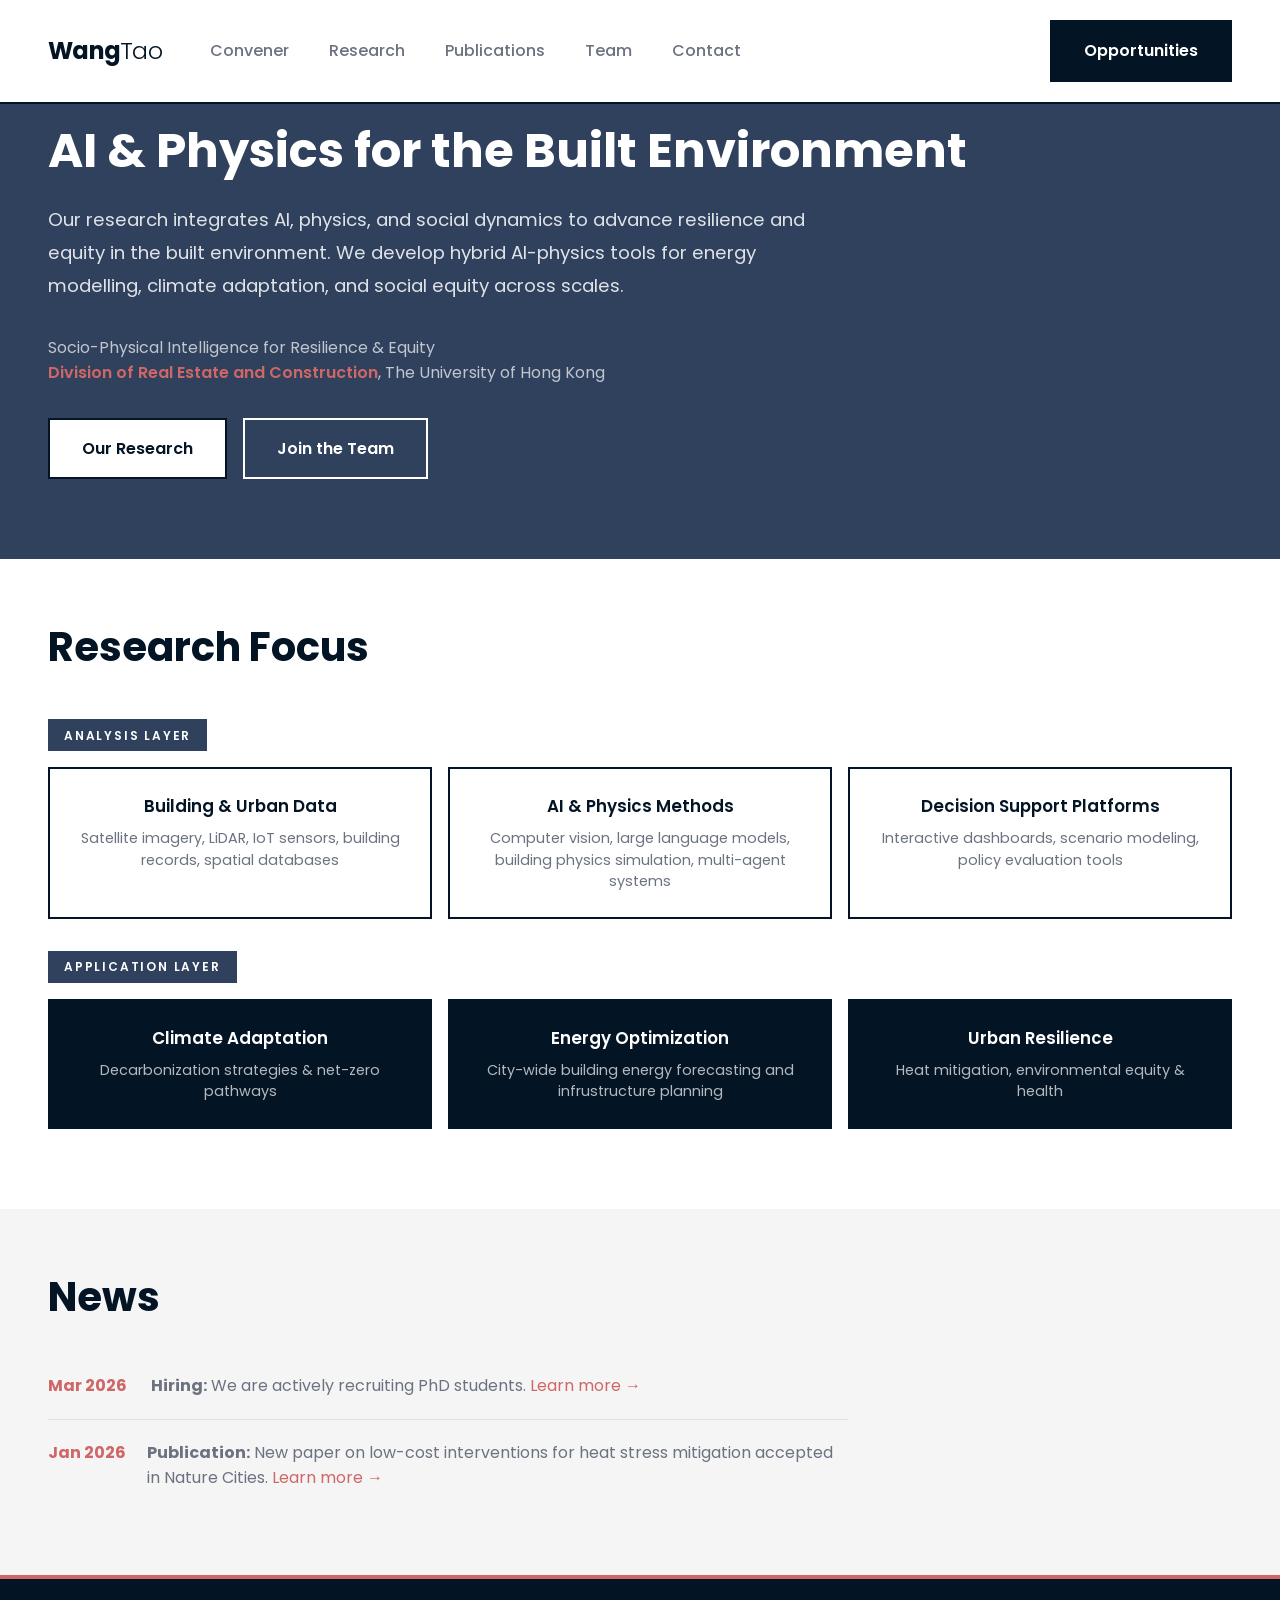
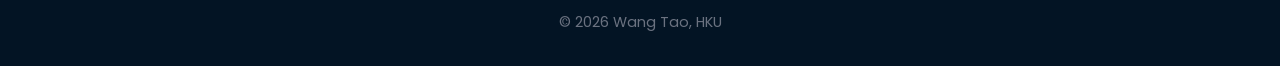
==== index.html @ 405dbc62 "Wang Tao personal academic website" ====
<!DOCTYPE html>
<html lang="en">
<head>
  <meta charset="UTF-8">
  <meta name="viewport" content="width=device-width, initial-scale=1.0">
  <meta name="description" content="Wang Tao - Incoming Assistant Professor at HKU, Division of Real Estate and Construction">
  <title>Wang Tao | HKU</title>

  <link rel="preconnect" href="https://fonts.googleapis.com">
  <link rel="preconnect" href="https://fonts.gstatic.com" crossorigin>
  <link href="https://fonts.googleapis.com/css2?family=Poppins:wght@300;400;500;600;700&display=swap" rel="stylesheet">
  <link rel="stylesheet" href="https://cdnjs.cloudflare.com/ajax/libs/font-awesome/6.4.0/css/all.min.css">
  <link rel="stylesheet" href="css/style.css">
</head>
<body>
  <nav class="navbar">
    <div class="nav-container">
      <a href="index.html" class="nav-logo"><strong>Wang</strong><span>Tao</span></a>
      <ul class="nav-menu">
        <li><a href="convener.html" class="nav-link">Convener</a></li>
        <li><a href="research.html" class="nav-link">Research</a></li>
        <li><a href="publications.html" class="nav-link">Publications</a></li>
        <li><a href="team.html" class="nav-link">Team</a></li>
        <li><a href="contact.html" class="nav-link">Contact</a></li>
      </ul>
      <div class="nav-cta">
        <a href="opportunities.html" class="btn btn-primary">Opportunities</a>
      </div>
      <div class="hamburger">
        <span></span>
        <span></span>
        <span></span>
      </div>
    </div>
  </nav>

  <!-- Vision Hero -->
  <section class="section" style="background: var(--indigo); color: var(--white); padding: 5rem 0;">
    <div class="container">
      <p class="vision-tagline">From Reactive Estimation to Predictive Intelligence</p>
      <h1 class="vision-title" style="font-size: 3rem;">AI & Physics for the Built Environment</h1>
      <p class="vision-desc">
        Our research integrates AI, physics, and social dynamics to advance resilience and equity in the built environment.
        We develop hybrid AI-physics tools for energy modelling, climate adaptation, and social equity across scales.
      </p>
      <p style="margin-top: 2rem; color: rgba(255,255,255,0.7);">
        Socio-Physical Intelligence for Resilience & Equity<br>
        <a href="https://www.arch.hku.hk/programmes_/rec/" target="_blank" style="color: var(--crimson); font-weight: 600;">Division of Real Estate and Construction</a>, The University of Hong Kong
      </p>
      <div class="hero-buttons" style="margin-top: 2rem;">
        <a href="research.html" class="btn btn-primary" style="background: var(--white); color: var(--black);">Our Research</a>
        <a href="opportunities.html" class="btn btn-secondary" style="border-color: var(--white); color: var(--white);">Join the Team</a>
      </div>
    </div>
  </section>

  <!-- Research Focus - Two Layer Grid -->
  <section class="section">
    <div class="container">
      <h2 style="margin-bottom: 3rem;">Research Focus</h2>

      <!-- Analysis Layer -->
      <div class="focus-layer">
        <span class="layer-label">Analysis Layer</span>
        <div class="focus-grid">
          <div class="focus-card">
            <h4>Building & Urban Data</h4>
            <p>Satellite imagery, LiDAR, IoT sensors, building records, spatial databases</p>
          </div>
          <div class="focus-card">
            <h4>AI & Physics Methods</h4>
            <p>Computer vision, large language models, building physics simulation, multi-agent systems</p>
          </div>
          <div class="focus-card">
            <h4>Decision Support Platforms</h4>
            <p>Interactive dashboards, scenario modeling, policy evaluation tools</p>
          </div>
        </div>
      </div>

      <!-- Application Layer -->
      <div class="focus-layer" style="margin-top: 2rem;">
        <span class="layer-label">Application Layer</span>
        <div class="focus-grid">
          <div class="focus-card focus-card-dark">
            <h4>Climate Adaptation</h4>
            <p>Decarbonization strategies & net-zero pathways</p>
          </div>
          <div class="focus-card focus-card-dark">
            <h4>Energy Optimization</h4>
            <p>City-wide building energy forecasting and infrustructure planning</p>
          </div>
          <div class="focus-card focus-card-dark">
            <h4>Urban Resilience</h4>
            <p>Heat mitigation, environmental equity & health</p>
          </div>
        </div>
      </div>
    </div>
  </section>

  <!-- News / Highlights -->
  <section class="section section-alt">
    <div class="container">
      <h2 style="margin-bottom: 2rem;">News</h2>
      <div class="news-list">
        <div class="news-item">
          <span class="news-date">Mar 2026</span>
          <p><strong>Hiring:</strong> We are actively recruiting PhD students. <a href="opportunities.html" style="color: var(--crimson);">Learn more →</a></p>
        </div>
        <div class="news-item">
          <span class="news-date">Jan 2026</span>
          <p><strong>Publication:</strong> New paper on low-cost interventions for heat stress mitigation accepted in Nature Cities. <a href="https://www.nature.com/articles/s44284-025-00370-3" style="color: var(--crimson);">Learn more →</a></p>
        </div>
      </div>
    </div>
  </section>

  <footer class="footer">
    <div class="container">
      <div class="footer-bottom">
        <p>&copy; 2026 Wang Tao, HKU</p>
      </div>
    </div>
  </footer>

  <script src="js/main.js"></script>
</body>
</html>
---- css/style.css ----
/* ============================================
   WANG TAO - Bold Academic Portfolio
   Colors: Black, Crimson (#CF6766), Indigo (#30415D), White
   ============================================ */

/* https://www.canva.com/learn/website-color-schemes/ */
/* 1_crimson, 2_indigo, 3_black(ultramarine) */
:root {
  --crimson: #CF6766;
  --indigo: #30415D;
  --black: #031424;
  --white: #ffffff;
  --gray: #6b7280;
  --gray-light: #f5f5f5;
  --border: #e0e0e0;

  --font: 'Poppins', sans-serif;
  --transition: all 0.25s ease;
}

/* Reset */
*, *::before, *::after {
  margin: 0;
  padding: 0;
  box-sizing: border-box;
}

html { scroll-behavior: smooth; }

body {
  font-family: var(--font);
  color: var(--black);
  background: var(--white);
  line-height: 1.6;
}

a {
  text-decoration: none;
  color: inherit;
  transition: var(--transition);
}

img { max-width: 100%; display: block; }
ul, ol { list-style: none; }

/* Typography - LARGER */
h1 { font-size: 3.5rem; font-weight: 700; line-height: 1.1; }
h2 { font-size: 2.5rem; font-weight: 700; line-height: 1.2; }
h3 { font-size: 1.5rem; font-weight: 600; }
h4 { font-size: 1.1rem; font-weight: 600; }

/* Container - WIDER */
.container {
  max-width: 1400px;
  margin: 0 auto;
  padding: 0 3rem;
}

/* ============================================
   NAVIGATION - Bold
   ============================================ */
.navbar {
  position: fixed;
  top: 0;
  left: 0;
  right: 0;
  z-index: 1000;
  background: var(--white);
  border-bottom: 2px solid var(--black);
}

.nav-container {
  display: flex;
  align-items: center;
  padding: 1.25rem 3rem;
  max-width: 1400px;
  margin: 0 auto;
  gap: 3rem;
}

.nav-logo {
  font-size: 1.5rem;
  font-weight: 700;
  color: var(--black);
  letter-spacing: -0.03em;
}

.nav-logo span { font-weight: 300; }

.nav-menu {
  display: flex;
  gap: 2.5rem;
  flex: 1;
}

.nav-link {
  font-size: 1rem;
  font-weight: 500;
  color: var(--gray);
  position: relative;
}

.nav-link:hover,
.nav-link.active {
  color: var(--black);
}

.nav-link.active::after {
  content: '';
  position: absolute;
  bottom: -4px;
  left: 0;
  width: 100%;
  height: 2px;
  background: var(--crimson);
}

.nav-cta { margin-left: auto; }

.hamburger {
  display: none;
  flex-direction: column;
  gap: 5px;
  cursor: pointer;
}

.hamburger span {
  width: 24px;
  height: 2px;
  background: var(--black);
  transition: var(--transition);
}

/* ============================================
   BUTTONS - Bold
   ============================================ */
.btn {
  display: inline-flex;
  align-items: center;
  gap: 0.5rem;
  padding: 1rem 2rem;
  font-size: 1rem;
  font-weight: 600;
  border-radius: 0;
  cursor: pointer;
  transition: var(--transition);
  border: 2px solid transparent;
  font-family: var(--font);
}

.btn-primary {
  background: var(--black);
  color: var(--white);
  border-color: var(--black);
}

.btn-primary:hover {
  background: var(--crimson);
  border-color: var(--crimson);
}

.btn-secondary {
  background: transparent;
  color: var(--black);
  border-color: var(--black);
}

.btn-secondary:hover {
  background: var(--black);
  color: var(--white);
}

.btn-crimson {
  background: var(--crimson);
  color: var(--white);
  border-color: var(--crimson);
}

.btn-crimson:hover {
  background: var(--black);
  border-color: var(--black);
}

/* ============================================
   HERO - Bold & Compact
   ============================================ */
.hero {
  min-height: 100vh;
  display: flex;
  align-items: center;
  padding-top: 80px;
  background: var(--white);
}

.hero-content {
  display: grid;
  grid-template-columns: 1.2fr 1fr;
  gap: 4rem;
  align-items: center;
}

.hero-text h1 {
  margin-bottom: 1.5rem;
  color: var(--black);
  letter-spacing: -0.03em;
}

.hero-tagline {
  font-size: 1.1rem;
  text-transform: uppercase;
  letter-spacing: 0.1em;
  color: var(--crimson);
  font-weight: 600;
  margin-bottom: 1rem;
}

.hero-subtitle {
  font-size: 1.25rem;
  color: var(--gray);
  margin-bottom: 2rem;
  line-height: 1.7;
}

.hero-buttons {
  display: flex;
  gap: 1rem;
  flex-wrap: wrap;
}

.hero-image img {
  width: 380px;
  height: 380px;
  object-fit: cover;
  border: 4px solid var(--black);
}

.hero-social {
  display: flex;
  gap: 1.5rem;
  margin-top: 2.5rem;
}

.hero-social a {
  color: var(--gray);
  font-size: 1.5rem;
}

.hero-social a:hover { color: var(--crimson); }

/* ============================================
   SECTIONS - Compact
   ============================================ */
.section {
  padding: 4rem 0;
}

.section-alt {
  background: var(--gray-light);
}

.section-dark {
  background: var(--black);
  color: var(--white);
}

.section-dark h2,
.section-dark h3,
.section-dark h4 {
  color: var(--white);
}

/* ============================================
   PAGE HEADER - Bold
   ============================================ */
.page-header {
  padding: 7rem 0 2.5rem;
  background: var(--black);
  color: var(--white);
}

.page-header h1 {
  color: var(--white);
  font-size: 3rem;
}

/* ============================================
   GRID CARDS - For Research/Projects
   ============================================ */
.card-grid {
  display: grid;
  grid-template-columns: repeat(auto-fill, minmax(320px, 1fr));
  gap: 1.5rem;
}

.card {
  background: var(--white);
  border: 2px solid var(--black);
  padding: 2rem;
  transition: var(--transition);
  display: flex;
  flex-direction: column;
}

.card:hover {
  background: var(--black);
  color: var(--white);
  transform: translateY(-4px);
  box-shadow: 4px 4px 0 var(--black);
}

.card:hover h4,
.card:hover .card-meta { color: var(--white); }

.card:hover .card-tag {
  background: var(--crimson);
  color: var(--white);
}

.card-tag {
  display: inline-block;
  background: var(--indigo);
  color: var(--white);
  padding: 0.3rem 0.75rem;
  font-size: 0.8rem;
  font-weight: 600;
  margin-bottom: 1rem;
  align-self: flex-start;
}

.card-tag.completed {
  background: var(--gray);
}

.card h4 {
  font-size: 1.1rem;
  margin-bottom: 0.75rem;
  line-height: 1.4;
}

.card-meta {
  color: var(--gray);
  font-size: 0.95rem;
  margin-top: auto;
}

.card-funding {
  color: var(--crimson);
  font-weight: 600;
  margin-top: 0.5rem;
}

.card-link {
  display: inline-block;
  margin-top: 0.75rem;
  font-size: 0.9rem;
  font-weight: 600;
  color: var(--indigo);
}

.card:hover .card-link { color: var(--white); }

/* ============================================
   PUBLICATIONS - Bold List
   ============================================ */
.pub-list {
  display: flex;
  flex-direction: column;
  gap: 0;
}

.pub-item {
  padding: 1.5rem 0;
  border-bottom: 1px solid var(--border);
  display: grid;
  grid-template-columns: 80px 1fr;
  gap: 2rem;
  align-items: start;
}

.pub-item:first-child {
  border-top: 2px solid var(--black);
}

.pub-year {
  font-size: 1.1rem;
  font-weight: 700;
  color: var(--crimson);
}

.pub-content h4 {
  font-size: 1.05rem;
  font-weight: 600;
  margin-bottom: 0.5rem;
  line-height: 1.4;
}

.pub-content h4 a:hover {
  color: var(--crimson);
}

.pub-authors {
  color: var(--gray);
  font-size: 0.95rem;
  margin-bottom: 0.25rem;
}

.pub-venue {
  color: var(--indigo);
  font-size: 0.95rem;
  font-weight: 500;
}

/* Year heading for publications */
.year-heading {
  font-size: 2rem;
  font-weight: 700;
  margin: 2.5rem 0 1.5rem;
  color: var(--black);
}

.year-heading:first-of-type {
  margin-top: 0;
}

/* Old publication-item style (keep for compatibility) */
.publication-item {
  padding: 1.5rem 0;
  border-bottom: 1px solid var(--border);
}

.publication-item:first-of-type {
  border-top: 2px solid var(--black);
}

.publication-title {
  font-size: 1.05rem;
  font-weight: 600;
  margin-bottom: 0.5rem;
  line-height: 1.4;
}

.publication-title a:hover {
  color: var(--crimson);
}

.publication-authors {
  color: var(--gray);
  font-size: 0.95rem;
  margin-bottom: 0.25rem;
}

.publication-venue {
  color: var(--indigo);
  font-size: 0.95rem;
  font-weight: 500;
}

/* ============================================
   PATENTS - Grid
   ============================================ */
.patent-grid {
  display: grid;
  grid-template-columns: repeat(auto-fill, minmax(280px, 1fr));
  gap: 1rem;
}

.patent-card {
  background: var(--indigo);
  color: var(--white);
  padding: 1.5rem;
  transition: var(--transition);
}

.patent-card:hover {
  background: var(--black);
}

.patent-card h4 {
  font-size: 1rem;
  color: var(--white);
  margin-bottom: 0.75rem;
  line-height: 1.4;
}

.patent-card .patent-number {
  color: rgba(255,255,255,0.7);
  font-size: 0.85rem;
  font-family: monospace;
}

/* Old patent-item style */
.patent-item {
  padding: 1rem 1.5rem;
  border-left: 3px solid var(--indigo);
  margin-bottom: 1rem;
}

.patent-title {
  font-size: 1rem;
  font-weight: 600;
  margin-bottom: 0.25rem;
}

.patent-number {
  color: var(--gray);
  font-size: 0.85rem;
  font-family: monospace;
}

/* ============================================
   TIMELINE - Bold
   ============================================ */
.timeline {
  display: flex;
  flex-direction: column;
  gap: 0;
}

.timeline-item {
  padding: 1.5rem 0;
  border-bottom: 1px solid var(--border);
  display: grid;
  grid-template-columns: 170px 1fr;
  gap: 2rem;
  align-items: start;
}

.timeline-item:first-child {
  border-top: 2px solid var(--black);
}

.timeline-year {
  font-size: 0.9rem;
  font-weight: 700;
  color: var(--white);
  background: var(--indigo);
  padding: 0.4rem 0.75rem;
  display: inline-block;
  white-space: nowrap;
}

.timeline-year.past {
  background: var(--gray);
}

.timeline-content h4 {
  font-size: 1.1rem;
  margin-bottom: 0.25rem;
}

.timeline-org {
  color: var(--gray);
  font-size: 0.95rem;
}

.timeline-note {
  color: var(--crimson);
  font-size: 0.9rem;
  font-weight: 500;
  margin-top: 0.25rem;
}

.timeline-title {
  font-size: 1.1rem;
  font-weight: 600;
  margin-bottom: 0.25rem;
}

/* ============================================
   AWARDS - Bold Grid
   ============================================ */
.award-grid {
  display: grid;
  grid-template-columns: repeat(auto-fill, minmax(300px, 1fr));
  gap: 1rem;
}

.award-card {
  background: var(--crimson);
  color: var(--white);
  padding: 1.5rem;
  padding-bottom: 2.5rem;
  transition: var(--transition);
  display: flex;
  flex-direction: column;
}

.award-card:hover {
  background: var(--black);
  transform: translateY(-4px);
  box-shadow: 4px 4px 0 var(--crimson);
}

.award-card .award-year {
  font-size: 2rem;
  font-weight: 700;
  opacity: 0.5;
  margin-bottom: 0.5rem;
}

.award-card h4 {
  color: var(--white);
  font-size: 1rem;
  margin-bottom: 0.5rem;
}

.award-card p {
  color: rgba(255,255,255,0.8);
  font-size: 0.9rem;
}

.award-recipient {
  display: block;
  background: var(--white);
  color: var(--black);
  font-size: 0.8rem;
  font-weight: 600;
  padding: 0.3rem 0.75rem;
  margin-top: auto;
  position: relative;
  top: 1.3rem;
  width: fit-content;
  transition: var(--transition);
}

.award-card:hover .award-recipient {
  background: var(--black);
  color: var(--white);
}

/* Old award-item style */
.award-item {
  padding: 1rem 1.5rem;
  border-left: 3px solid var(--crimson);
  margin-bottom: 1rem;
}

.award-year {
  display: inline-block;
  background: var(--crimson);
  color: var(--white);
  padding: 0.25rem 0.6rem;
  font-size: 0.8rem;
  font-weight: 600;
  margin-bottom: 0.5rem;
}

.award-title {
  font-size: 1rem;
  font-weight: 600;
  margin-bottom: 0.25rem;
}

.award-note {
  color: var(--gray);
  font-size: 0.9rem;
}

/* ============================================
   SKILLS - Bold Tags
   ============================================ */
.skill-section {
  margin-bottom: 2rem;
}

.skill-section h4 {
  font-size: 0.85rem;
  color: var(--gray);
  text-transform: uppercase;
  letter-spacing: 0.1em;
  margin-bottom: 0.75rem;
}

.skill-tags {
  display: flex;
  flex-wrap: wrap;
  gap: 0.5rem;
}

.skill-tag {
  background: var(--black);
  color: var(--white);
  padding: 0.5rem 1rem;
  font-size: 0.9rem;
  font-weight: 500;
}

.skill-tag:hover {
  background: var(--crimson);
}

/* Research interest tags */
.interest-tags {
  display: flex;
  flex-wrap: wrap;
  gap: 0.75rem;
}

.interest-tag {
  background: var(--indigo);
  color: var(--white);
  padding: 0.6rem 1.25rem;
  font-size: 1rem;
  font-weight: 500;
}

/* ============================================
   CONTACT - Bold
   ============================================ */
.contact-grid {
  display: grid;
  grid-template-columns: repeat(auto-fit, minmax(250px, 1fr));
  gap: 2rem;
}

.contact-card {
  padding: 2rem;
  border: 2px solid var(--black);
  transition: var(--transition);
}

.contact-card:hover {
  transform: translateY(-4px);
  box-shadow: 4px 4px 0 var(--black);
}

.contact-card i {
  font-size: 2rem;
  color: var(--crimson);
  margin-bottom: 1rem;
}

.contact-card h4 {
  font-size: 0.85rem;
  color: var(--gray);
  text-transform: uppercase;
  letter-spacing: 0.1em;
  margin-bottom: 0.5rem;
}

.contact-card p {
  font-size: 1.1rem;
  font-weight: 500;
}

.contact-card a:hover {
  color: var(--crimson);
}

/* Old contact-item style */
.contact-item {
  display: flex;
  align-items: flex-start;
  gap: 1rem;
  margin-bottom: 1.5rem;
}

.contact-icon {
  width: 48px;
  height: 48px;
  background: var(--black);
  color: var(--white);
  display: flex;
  align-items: center;
  justify-content: center;
  font-size: 1.2rem;
}

.contact-text h4 {
  font-size: 0.8rem;
  color: var(--gray);
  text-transform: uppercase;
  letter-spacing: 0.1em;
  margin-bottom: 0.25rem;
}

.contact-text p {
  font-size: 1.05rem;
}

.contact-text a:hover {
  color: var(--crimson);
}

/* Social links */
.social-links {
  display: flex;
  gap: 1rem;
  flex-wrap: wrap;
  margin-top: 1.5rem;
}

.social-link {
  display: flex;
  align-items: center;
  gap: 0.5rem;
  background: var(--black);
  color: var(--white);
  padding: 0.75rem 1.25rem;
  font-size: 0.95rem;
  font-weight: 500;
  transition: var(--transition);
}

.social-link:hover {
  background: var(--crimson);
}

/* ============================================
   FOOTER - Bold
   ============================================ */
.footer {
  background: var(--black);
  color: var(--white);
  padding: 2rem 0;
  border-top: 4px solid var(--crimson);
}

.footer-bottom {
  text-align: center;
  font-size: 0.9rem;
  color: var(--gray);
}

/* ============================================
   PROJECT ITEMS (Research page - old style backup)
   ============================================ */
.project-item {
  padding: 1.25rem 1.5rem;
  border-left: 3px solid var(--border);
  background: var(--white);
  margin-bottom: 1rem;
  transition: var(--transition);
}

.project-item:hover {
  border-left-color: var(--crimson);
  background: var(--gray-light);
}

.project-tag {
  display: inline-block;
  background: var(--indigo);
  color: var(--white);
  padding: 0.25rem 0.6rem;
  font-size: 0.8rem;
  font-weight: 600;
  margin-bottom: 0.5rem;
}

.project-tag.completed {
  background: var(--gray);
}

.project-title {
  font-size: 1.05rem;
  font-weight: 600;
  margin-bottom: 0.5rem;
}

.project-meta {
  color: var(--gray);
  font-size: 0.95rem;
}

.project-funding {
  color: var(--crimson);
  font-weight: 600;
}

/* ============================================
   RESPONSIVE
   ============================================ */
@media (max-width: 1024px) {
  h1 { font-size: 2.75rem; }
  h2 { font-size: 2rem; }

  .container { padding: 0 2rem; }
  .nav-container { padding: 1rem 2rem; }

  .hero-content {
    grid-template-columns: 1fr;
    text-align: center;
  }

  .hero-image { order: -1; }
  .hero-image img { width: 280px; height: 280px; margin: 0 auto; }
  .hero-buttons { justify-content: center; }
  .hero-social { justify-content: center; }

  .timeline-item {
    grid-template-columns: 1fr;
    gap: 0.75rem;
  }

  .pub-item {
    grid-template-columns: 1fr;
    gap: 0.5rem;
  }
}

@media (max-width: 768px) {
  h1 { font-size: 2.25rem; }

  .nav-menu {
    position: fixed;
    top: 64px;
    left: 0;
    right: 0;
    background: var(--white);
    flex-direction: column;
    padding: 2rem;
    gap: 1.5rem;
    border-bottom: 2px solid var(--black);
    transform: translateY(-150%);
    transition: var(--transition);
  }

  .nav-menu.active {
    transform: translateY(0);
  }

  .nav-cta { display: none; }
  .hamburger { display: flex; }

  .hamburger.active span:nth-child(1) {
    transform: rotate(45deg) translate(5px, 5px);
  }
  .hamburger.active span:nth-child(2) { opacity: 0; }
  .hamburger.active span:nth-child(3) {
    transform: rotate(-45deg) translate(5px, -5px);
  }

  .section { padding: 3rem 0; }
  .container { padding: 0 1.5rem; }
  .page-header { padding: 6rem 0 2rem; }
  .page-header h1 { font-size: 2.25rem; }

  .card-grid { grid-template-columns: 1fr; }
  .patent-grid { grid-template-columns: 1fr; }
  .award-grid { grid-template-columns: 1fr; }
}

/* ============================================
   ANIMATIONS
   ============================================ */
@keyframes fadeIn {
  from { opacity: 0; transform: translateY(10px); }
  to { opacity: 1; transform: translateY(0); }
}

.animate { animation: fadeIn 0.4s ease forwards; }

/* ============================================
   RESEARCH VISION
   ============================================ */
.vision-tagline {
  font-size: 1rem;
  text-transform: uppercase;
  letter-spacing: 0.15em;
  color: rgba(255,255,255,0.7);
  margin-bottom: 1rem;
}

.vision-title {
  font-size: 2.5rem;
  color: var(--white);
  margin-bottom: 1.5rem;
  line-height: 1.2;
}

.vision-desc {
  font-size: 1.15rem;
  color: rgba(255,255,255,0.85);
  max-width: 800px;
  line-height: 1.8;
}

/* ============================================
   TEAM CARDS
   ============================================ */
.team-grid {
  display: grid;
  grid-template-columns: repeat(auto-fill, minmax(280px, 1fr));
  gap: 2rem;
}

.team-card {
  background: var(--white);
  border: 2px solid var(--black);
  text-align: center;
  padding: 2rem;
  transition: var(--transition);
}

.team-card:hover {
  transform: translateY(-4px);
}

.team-card-pi {
  grid-column: span 1;
  background: var(--black);
  color: var(--white);
}

.team-card-pi h3,
.team-card-pi .team-role {
  color: var(--white);
}

.team-card-pi .team-affiliation {
  color: rgba(255,255,255,0.7);
}

.team-photo {
  width: 160px;
  height: 160px;
  margin: 0 auto 1.5rem;
  overflow: hidden;
}

.team-photo img {
  width: 100%;
  height: 100%;
  object-fit: cover;
}

.team-info h3,
.team-info h4 {
  margin-bottom: 0.25rem;
}

.team-role {
  color: var(--crimson);
  font-weight: 600;
  font-size: 0.95rem;
  margin-bottom: 0.25rem;
}

.team-affiliation,
.team-topic {
  color: var(--gray);
  font-size: 0.9rem;
}

.team-links {
  display: flex;
  justify-content: center;
  gap: 1rem;
  margin-top: 1rem;
}

.team-links a {
  color: var(--white);
  font-size: 1.2rem;
  opacity: 0.7;
  transition: var(--transition);
}

.team-links a:hover {
  opacity: 1;
  color: var(--crimson);
}

/* ============================================
   OPPORTUNITY CARDS
   ============================================ */
.opportunity-card {
  background: var(--white);
  border: 2px solid var(--black);
  padding: 2.5rem;
  max-width: 900px;
}

.opp-header {
  display: flex;
  align-items: center;
  gap: 1rem;
  margin-bottom: 1.5rem;
}

.opp-tag {
  background: var(--crimson);
  color: var(--white);
  padding: 0.4rem 1rem;
  font-size: 0.85rem;
  font-weight: 600;
}

.opp-status {
  font-size: 0.85rem;
  font-weight: 600;
  color: var(--gray);
}

.opp-status.open {
  color: #22c55e;
}

.opportunity-card h3 {
  font-size: 1.5rem;
  margin-bottom: 1rem;
}

.opportunity-card h4 {
  font-size: 1.1rem;
  margin: 1.5rem 0 0.75rem;
}

.opp-desc {
  color: var(--gray);
  font-size: 1rem;
  line-height: 1.7;
}

.opp-list {
  list-style: disc;
  margin-left: 1.5rem;
  color: var(--gray);
}

.opp-list li {
  margin-bottom: 0.5rem;
  font-size: 0.95rem;
  line-height: 1.6;
}

/* ============================================
   FLAT TEAM GRID (no hierarchy)
   ============================================ */
.team-grid-flat {
  display: grid;
  grid-template-columns: repeat(auto-fill, minmax(240px, 1fr));
  gap: 2rem;
}

.team-card-flat {
  background: var(--white);
  border: 2px solid var(--black);
  text-align: center;
  padding: 2rem 1.5rem;
  transition: var(--transition);
}

.team-card-flat:hover {
  transform: translateY(-4px);
}

.team-card-pi-flat {
  background: var(--black);
  color: var(--white);
}

.team-card-pi-flat h4 {
  color: var(--white);
}

.team-card-pi-flat .team-role {
  color: var(--crimson);
}

.team-card-pi-flat .team-topic {
  color: rgba(255,255,255,0.7);
}

.team-links-flat {
  display: flex;
  justify-content: center;
  gap: 1rem;
  margin-top: 1rem;
}

.team-links-flat a {
  color: var(--white);
  font-size: 1.1rem;
  opacity: 0.7;
  transition: var(--transition);
}

.team-links-flat a:hover {
  opacity: 1;
  color: var(--crimson);
}

/* ============================================
   NEWS LIST
   ============================================ */
.news-list {
  max-width: 800px;
}

.news-item {
  display: flex;
  gap: 1.5rem;
  padding: 1.25rem 0;
  border-bottom: 1px solid var(--border);
}

.news-item:last-child {
  border-bottom: none;
}

.news-date {
  font-weight: 700;
  color: var(--crimson);
  min-width: 75px;
  white-space: nowrap;
}

.news-item p {
  color: var(--gray);
  line-height: 1.6;
}

/* ============================================
   FOCUS LAYER GRID (Research Focus)
   ============================================ */
.focus-layer {
  margin-bottom: 1rem;
}

.layer-label {
  display: inline-block;
  font-size: 0.75rem;
  text-transform: uppercase;
  letter-spacing: 0.15em;
  color: var(--white);
  background: var(--indigo);
  padding: 0.4rem 1rem;
  margin-bottom: 1rem;
  font-weight: 600;
}

.focus-grid {
  display: grid;
  grid-template-columns: repeat(3, 1fr);
  gap: 1rem;
}

.focus-card {
  background: var(--white);
  border: 2px solid var(--black);
  padding: 1.5rem;
  text-align: center;
  transition: var(--transition);
}

.focus-card:hover {
  transform: translateY(-4px);
  box-shadow: 4px 4px 0 var(--black);
}

.focus-card h4 {
  font-size: 1.05rem;
  margin-bottom: 0.5rem;
}

.focus-card p {
  font-size: 0.9rem;
  color: var(--gray);
  line-height: 1.5;
}

.focus-card-dark {
  background: var(--black);
  color: var(--white);
}

.focus-card-dark h4 {
  color: var(--white);
}

.focus-card-dark p {
  color: rgba(255,255,255,0.7);
}

.focus-card-dark:hover {
  background: var(--crimson);
  border-color: var(--crimson);
  box-shadow: 4px 4px 0 var(--black);
}

/* ============================================
   TEAM EQUAL SIZE CARDS
   ============================================ */
.team-equal-grid {
  display: grid;
  grid-template-columns: repeat(3, 1fr);
  gap: 1.5rem;
  max-width: 900px;
}

.team-equal-card {
  background: var(--white);
  border: 2px solid var(--black);
  padding: 2rem;
  text-align: center;
  transition: var(--transition);
  display: flex;
  flex-direction: column;
  align-items: center;
  justify-content: center;
  min-height: 180px;
}

.team-equal-card:hover {
  transform: translateY(-4px);
  box-shadow: 4px 4px 0 var(--black);
}

.team-equal-tag {
  display: inline-block;
  background: var(--indigo);
  color: var(--white);
  padding: 0.3rem 0.75rem;
  font-size: 0.8rem;
  font-weight: 600;
  margin-bottom: 1rem;
}

.team-equal-tag-pi {
  background: var(--crimson);
}

.team-equal-card h4 {
  font-size: 1.1rem;
  margin-bottom: 0.5rem;
}

.team-equal-card p {
  color: var(--gray);
  font-size: 0.95rem;
}

.team-equal-card-pi {
  background: var(--black);
  color: var(--white);
}

.team-equal-card-pi h4 {
  color: var(--white);
}

.team-equal-card-pi p {
  color: rgba(255,255,255,0.7);
}

.team-equal-card-pi:hover {
  background: var(--crimson);
  border-color: var(--crimson);
}

@media (max-width: 768px) {
  .team-equal-grid { grid-template-columns: 1fr; }
}

/* ============================================
   OPPORTUNITIES PAGE - NEW DESIGN
   ============================================ */
.opp-intro {
  max-width: 700px;
  text-align: center;
  margin: 0 auto;
}

.opp-intro h2 {
  margin-bottom: 1rem;
}

.opp-intro p {
  font-size: 1.1rem;
  color: var(--gray);
  line-height: 1.7;
}

.opp-grid {
  display: grid;
  grid-template-columns: repeat(2, 1fr);
  gap: 2rem;
  max-width: 1000px;
}

.opp-card {
  background: var(--white);
  border-left: 4px solid var(--crimson);
  padding: 2rem;
  box-shadow: 0 2px 8px rgba(0,0,0,0.08);
}

.opp-card-header {
  display: flex;
  align-items: center;
  gap: 1rem;
  margin-bottom: 1rem;
}

.opp-card-tag {
  background: var(--crimson);
  color: var(--white);
  padding: 0.3rem 0.75rem;
  font-size: 0.8rem;
  font-weight: 600;
}

.opp-card-tag-alt {
  background: var(--indigo);
}

.opp-card-status {
  font-size: 0.85rem;
  font-weight: 600;
  color: #22c55e;
}

.opp-card h3 {
  font-size: 1.25rem;
  margin-bottom: 0.75rem;
}

.opp-card > p {
  color: var(--gray);
  font-size: 0.95rem;
  line-height: 1.6;
  margin-bottom: 1rem;
}

.opp-section {
  margin-top: 1.25rem;
}

.opp-section h4 {
  font-size: 0.9rem;
  color: var(--black);
  margin-bottom: 0.5rem;
}

.opp-section ul {
  list-style: disc;
  margin-left: 1.25rem;
  color: var(--gray);
}

.opp-section li {
  font-size: 0.9rem;
  line-height: 1.5;
  margin-bottom: 0.25rem;
}

/* Apply Steps */
.apply-grid {
  display: grid;
  grid-template-columns: repeat(3, 1fr);
  gap: 2rem;
  max-width: 900px;
}

.apply-step {
  text-align: center;
}

.apply-num {
  display: inline-flex;
  align-items: center;
  justify-content: center;
  width: 48px;
  height: 48px;
  background: var(--indigo);
  color: var(--white);
  font-size: 1.25rem;
  font-weight: 700;
  border-radius: 50%;
  margin-bottom: 1rem;
}

.apply-step h4 {
  margin-bottom: 0.5rem;
}

.apply-step p {
  color: var(--gray);
  font-size: 0.95rem;
  line-height: 1.5;
}

.apply-step a {
  color: var(--crimson);
  font-weight: 500;
}

.apply-step a:hover {
  text-decoration: underline;
}

/* Link Pills */
.link-pills {
  display: flex;
  gap: 1rem;
  flex-wrap: wrap;
}

.link-pill {
  display: inline-flex;
  align-items: center;
  gap: 0.5rem;
  background: var(--white);
  border: 2px solid var(--black);
  color: var(--black);
  padding: 0.6rem 1.25rem;
  font-size: 0.95rem;
  font-weight: 500;
  transition: var(--transition);
}

.link-pill:hover {
  background: var(--black);
  color: var(--white);
}

@media (max-width: 768px) {
  .opp-grid { grid-template-columns: 1fr; }
  .apply-grid { grid-template-columns: 1fr; }
}

/* ============================================
   CONVENER BIO LAYOUT
   ============================================ */
.convener-bio {
  display: grid;
  grid-template-columns: 1fr auto;
  gap: 3rem;
  align-items: center;
}

.convener-text {
  max-width: none;
}

.convener-text p {
  margin-bottom: 0.75rem !important;
}

.convener-photo {
  display: flex;
  flex-direction: column;
  align-items: center;
  justify-content: center;
  margin-left: 120px;
}

.convener-photo img {
  width: 320px;
  height: auto;
  border-radius: 8px;
  object-fit: cover;
}

.convener-photo h3 {
  font-size: 1.1rem;
  margin-top: 0.75rem;
  text-align: center;
}

@media (max-width: 900px) {
  .convener-bio {
    grid-template-columns: 1fr;
  }
  .convener-photo {
    order: -1;
  }
  .convener-photo img {
    width: 220px;
    height: auto;
  }
}

/* ============================================
   CARD EQUAL HEIGHT FIX
   ============================================ */
.card-grid .card {
  display: flex;
  flex-direction: column;
  min-height: 180px;
}

.card-grid .card p {
  flex-grow: 1;
}

@media (max-width: 768px) {
  .vision-title { font-size: 1.75rem; }
  .team-grid { grid-template-columns: 1fr; }
  .team-grid-flat { grid-template-columns: 1fr; }
  .opportunity-card { padding: 1.5rem; }
  .news-item { flex-direction: column; gap: 0.5rem; }
  .focus-grid { grid-template-columns: 1fr; }
}
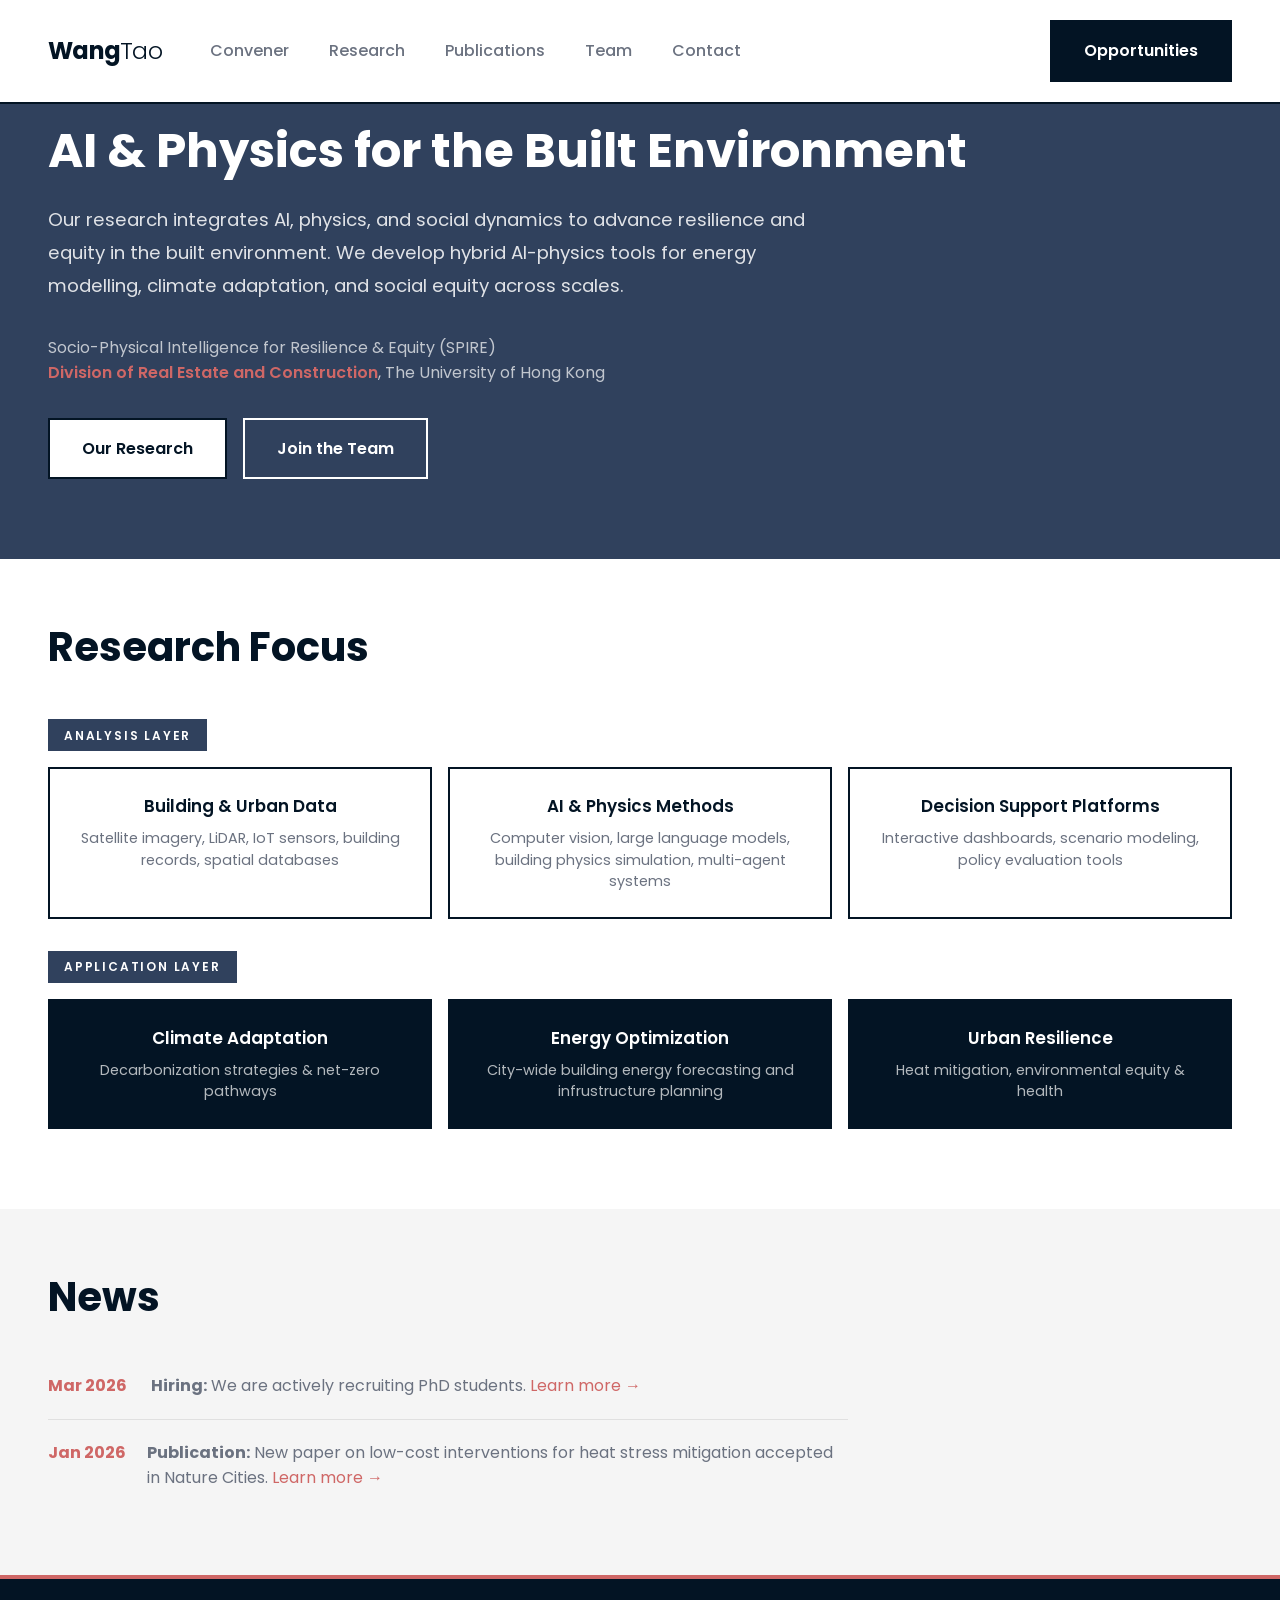
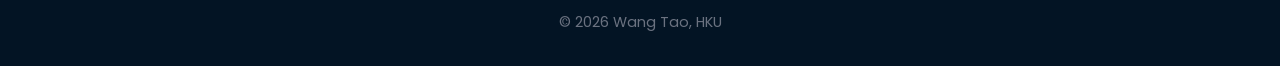
==== commit 2b210571: "SPIRE" ====
--- a/index.html
+++ b/index.html
@@ -44,7 +44,7 @@
         We develop hybrid AI-physics tools for energy modelling, climate adaptation, and social equity across scales.
       </p>
       <p style="margin-top: 2rem; color: rgba(255,255,255,0.7);">
-        Socio-Physical Intelligence for Resilience & Equity<br>
+        Socio-Physical Intelligence for Resilience & Equity (SPIRE)<br>
         <a href="https://www.arch.hku.hk/programmes_/rec/" target="_blank" style="color: var(--crimson); font-weight: 600;">Division of Real Estate and Construction</a>, The University of Hong Kong
       </p>
       <div class="hero-buttons" style="margin-top: 2rem;">
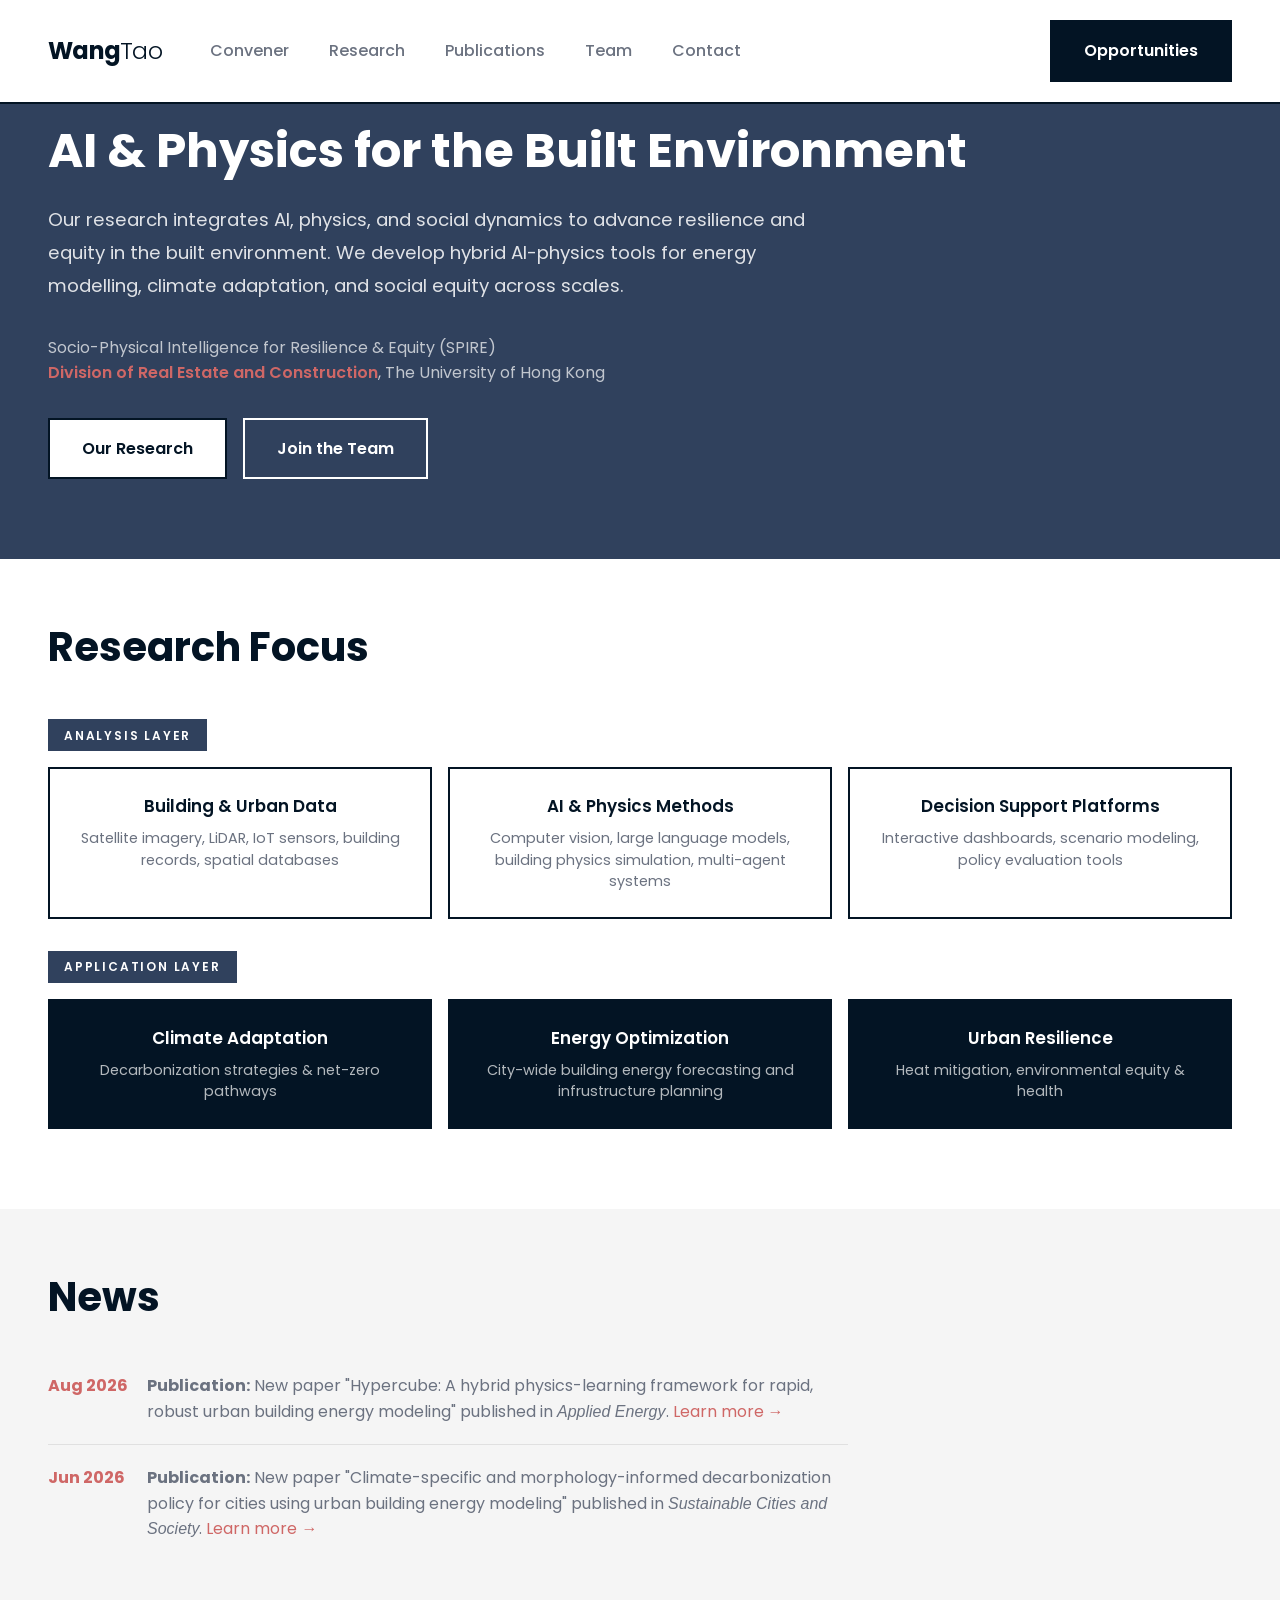
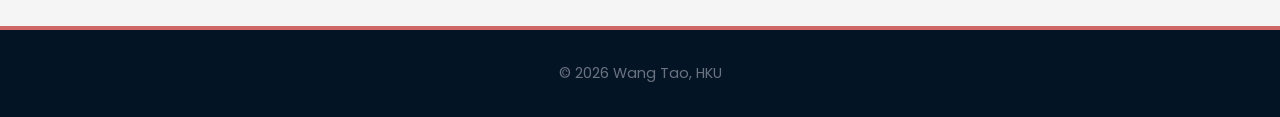
==== commit 3b707812: "update - aug 2026" ====
--- a/index.html
+++ b/index.html
@@ -3,7 +3,7 @@
 <head>
   <meta charset="UTF-8">
   <meta name="viewport" content="width=device-width, initial-scale=1.0">
-  <meta name="description" content="Wang Tao - Incoming Assistant Professor at HKU, Division of Real Estate and Construction">
+  <meta name="description" content="Wang Tao - Assistant Professor at HKU, Division of Real Estate and Construction">
   <title>Wang Tao | HKU</title>
 
   <link rel="preconnect" href="https://fonts.googleapis.com">
@@ -105,6 +105,15 @@
       <h2 style="margin-bottom: 2rem;">News</h2>
       <div class="news-list">
         <div class="news-item">
+          <span class="news-date">Aug 2026</span>
+          <p><strong>Publication:</strong> New paper "Hypercube: A hybrid physics-learning framework for rapid, robust urban building energy modeling" published in <em>Applied Energy</em>. <a href="https://doi.org/10.1016/j.apenergy.2026.128467" style="color: var(--crimson);">Learn more →</a></p>
+        </div>
+        <div class="news-item">
+          <span class="news-date">Jun 2026</span>
+          <p><strong>Publication:</strong> New paper "Climate-specific and morphology-informed decarbonization policy for cities using urban building energy modeling" published in <em>Sustainable Cities and Society</em>. <a href="https://doi.org/10.1016/j.scs.2026.107638" style="color: var(--crimson);">Learn more →</a></p>
+        </div>
+        <!--
+        <div class="news-item">
           <span class="news-date">Mar 2026</span>
           <p><strong>Hiring:</strong> We are actively recruiting PhD students. <a href="opportunities.html" style="color: var(--crimson);">Learn more →</a></p>
         </div>
@@ -112,6 +121,7 @@
           <span class="news-date">Jan 2026</span>
           <p><strong>Publication:</strong> New paper on low-cost interventions for heat stress mitigation accepted in Nature Cities. <a href="https://www.nature.com/articles/s44284-025-00370-3" style="color: var(--crimson);">Learn more →</a></p>
         </div>
+        -->
       </div>
     </div>
   </section>
